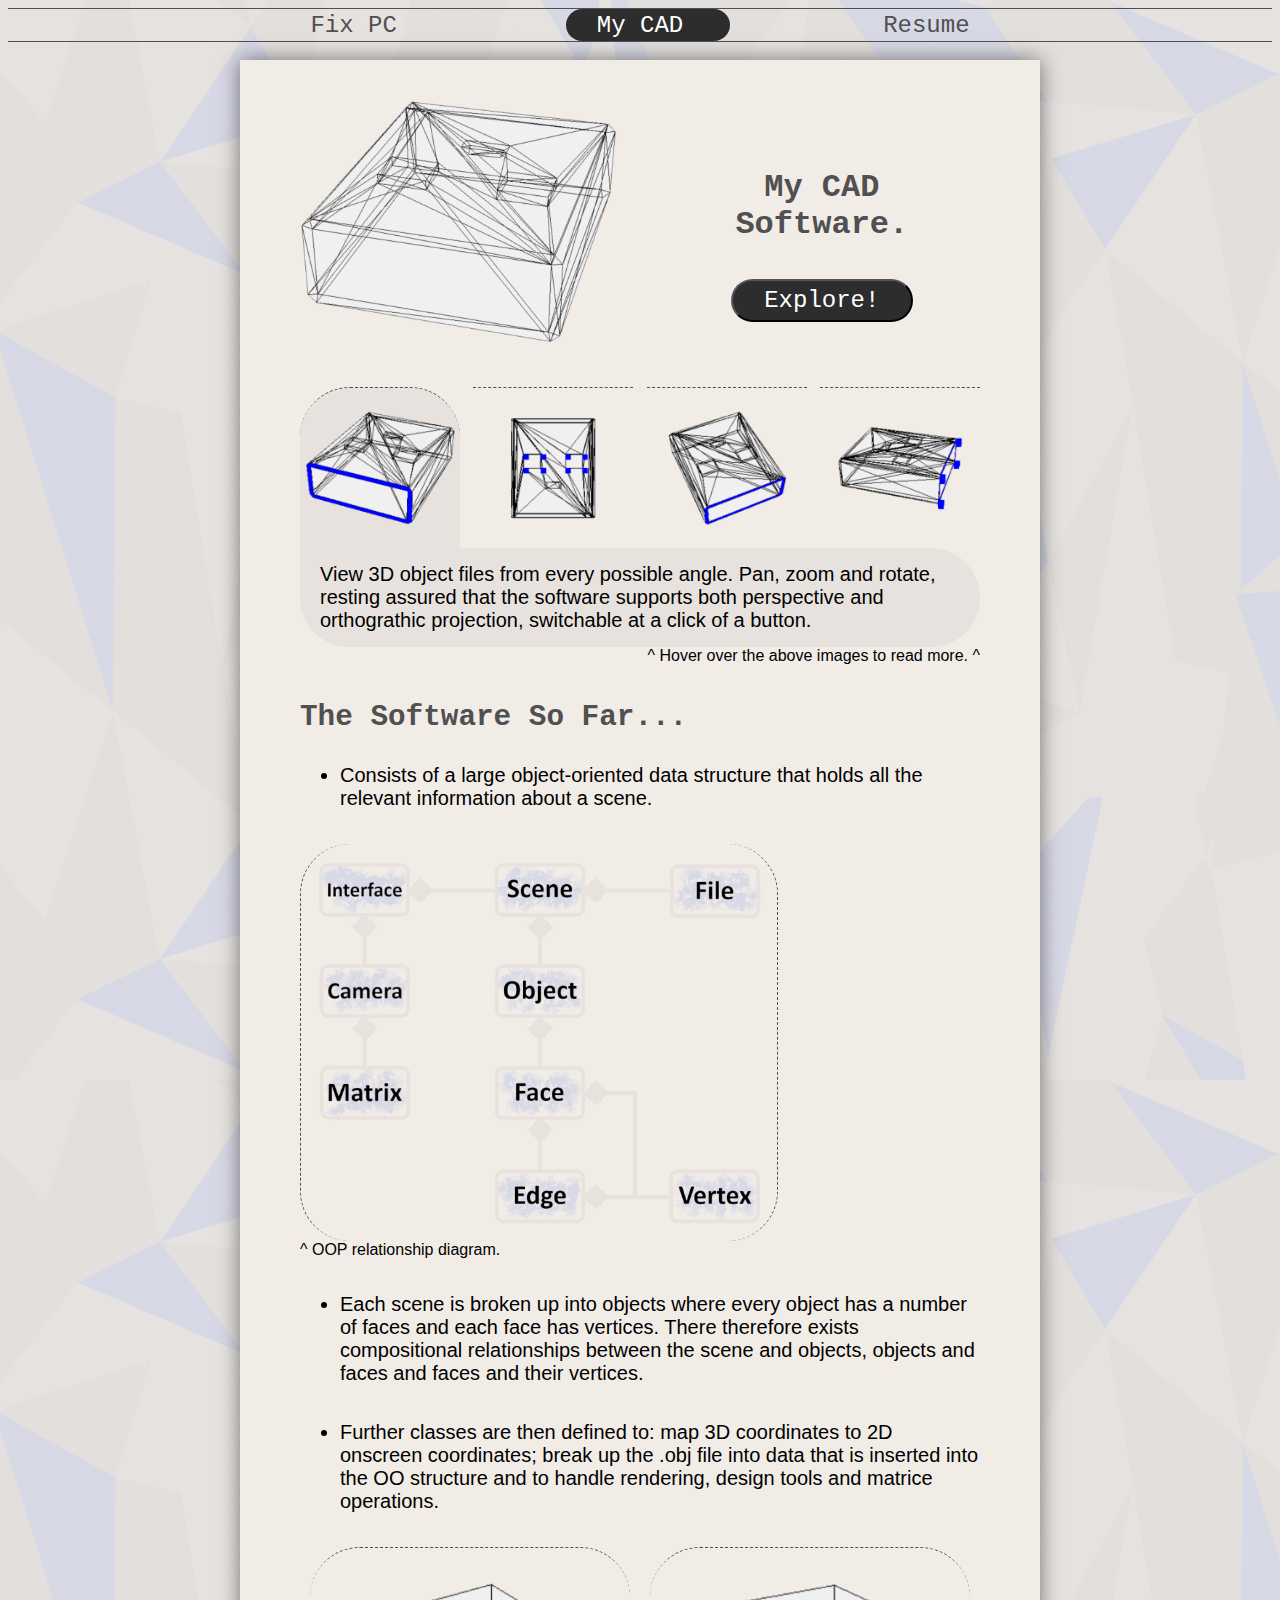
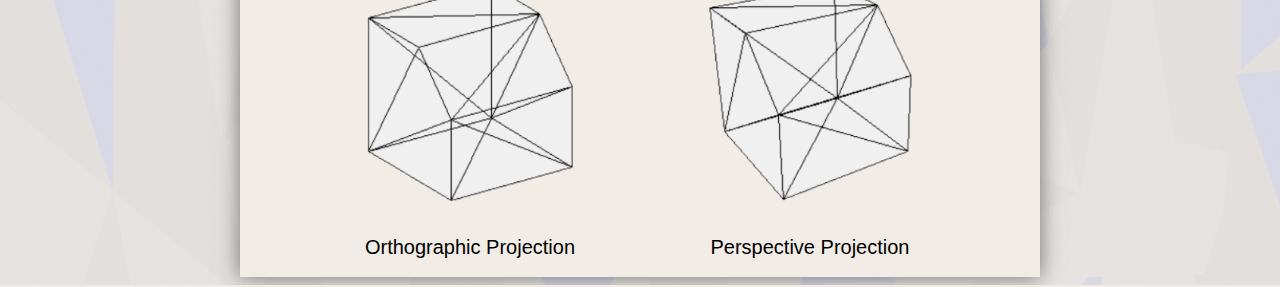
==== Cad.html @ bd3cad5c "Add files via upload" ====
<html>
<head>
    
    <title>Project Demo Website</title>
    <LINK REL='stylesheet' TYPE='text/css' HREF='Cad.css'>
	<!--<script type="text/javascript" src="myJavascript.js"></script>-->

</head>
<body>

    <div class="header" onmouseout="headerCycle(-1, 1)">
        <!--below are links to multiple html documents I have written-->

        <div></div>
        <a style="text-decoration: none" href="index.html"><div class="header-text" onmouseover="headerCycle(0, 1)">Fix PC</div></a>
        <a style="text-decoration: none" href="Cad.html"><div class="header-text" onmouseover="headerCycle(1, 1)">My CAD</div></a>
        <a style="text-decoration: none" href="Cad.html"><div class="header-text" onmouseover="headerCycle(2, 1)">Resume</div></a>
        <div></div>
        <span class="bar" id="bar"></span>
    </div>
    <br>

    <div class="page">

        <div class="grid">

            <div class="margin"></div>
            <div class="item2"><img class="image" src="CadAssets/USB.png" alt="USB"></div>
            <div class="item2"><div style="margin-top: 20%; text-align: center;"><div class="title">My CAD Software.</div><button>Explore!</button></div></div>
            <div class="margin"></div>

        </div>

        <div class="grid">

            <div class="margin"></div>
            <img class="item3" style="background-color: #50505010; border-top-left-radius: 50px; border-top-right-radius: 50px;" data-text="

                 View 3D object files from every possible angle. Pan, zoom and rotate, resting assured that the software supports
                 both perspective and orthograthic projection, switchable at a click of a button.
                 
                 " design="border-top-left-radius: none; border-top-right-radius: 50px;" src="CadAssets/USB1.png" alt="USB">
            <img class="item3" data-text="

                 Produce complete 2D views. Select, add and remove individual vertices with few taps of the mouse.

                 " design="border-top-left-radius: 50px; border-top-right-radius: 50px;" src="CadAssets/USB4.png" alt="USB">
            <img class="item3" data-text="

                 Compatible with other CAD software applications, as supports both reading and writing to the .obj file format. This
                 enables seamless collaboration with the user�s current software, allowing for the transfer of files and even the
                 ability to work alongside their chosen software to make the changes to their models that they could previously not.

                 " design="border-top-left-radius: 50px; border-top-right-radius: 50px;" src="CadAssets/USB2.png" alt="USB">
            <img class="item3" data-text="

                 Plans stand currently to add additional design tools to the software; to provide improved rendering of objects and
                 physics simulations to really take advantage of the 3D graphics environment. The project is that of a set of hard-coded
                 libraries, allowing for the potential to be released as an executable application or be exported as a set of
                 libraries that the user can then interface with at a more code-based level to create custom design tools and a better
                 tailored experience to each individual.

                 " design="border-top-left-radius: 50px; border-top-right-radius: none;" src="CadAssets/USB3.png" alt="USB">
            <div class="margin"></div>

        </div>

        <div class="grid">

            <div class="margin"></div>
            <div class="inner">
                <div style="border-top-right-radius: 50px" class="description">
                    View 3D object files from every possible angle. Pan, zoom and rotate, resting assured that the software supports
                    both perspective and orthograthic projection, switchable at a click of a button.
                </div>
            </div>
            <div class="margin"></div>

        </div>

        <div class="grid">

            <div class="margin"></div>
            <div class="inner">
                <div class="right-text">^ Hover over the above images to read more. ^</div>
                <br>
                <br>
                <div class="title2">The Software So Far...</div>
                <ul>
                    <li class="regular-text">
                        Consists of a large object-oriented data structure that holds all the relevant information about a scene.
                    </li>
                </ul>
                <br><img class="diagram" src="CadAssets/Diagram.png" alt="Object Oriented Classes">
                <div>^ OOP relationship diagram.</div>
                <ul>
                    <br>
                    <li class="regular-text">
                        Each scene is broken up into objects where every object has a number of faces and each face has vertices. There
                        therefore exists compositional relationships between the scene and objects, objects and faces and faces and their
                        vertices.
                    </li>
                    <br>
                    <br>

                    <li class="regular-text">
                        Further classes are then defined to: map 3D coordinates to 2D onscreen coordinates; break up the .obj file into
                        data that is inserted into the OO structure and to handle rendering, design tools and matrice operations.
                    </li>
                </ul>
            </div>
            <div class="margin"></div>

        </div>

        <br>

        <div class="grid">

            <div class="margin"></div>
            <div class="diagram2"><img class="image" src="CadAssets/Orthographic.png" alt="Orthographic Projection">Orthographic Projection</div>
            <div class="diagram2"><img class="image" src="CadAssets/Perspective.png" alt="Perspective Projection">Perspective Projection</div>
            <div class="margin"></div>

        </div>
        <br>

        <script src="MainJavascript.js"></script>
        <script>headerStart(1);</script>

    </div>

</body>
</html>
---- Cad.css ----
﻿body {
    background-image: url('CadAssets/LowPoly.png');
    background-color: #f2ece7;
    font-family: calibri, arial, verdana, serif;
    font-weight: normal;
    font-size: 12pt;
    overflow-x: hidden;
}

.header {
    border-top: 1px solid #505050;
    border-bottom: 1px solid #505050;
    padding: 0.2%;
    display: flex;
    justify-content: space-around;
    align-items: center;
    position: relative;
}

.header-text {
    border: none;
    background: none;
    margin: auto;
    color: #505050;
    font-size: 18pt;
    font-family: 'Calibri Light', monospace;
}

.bar {
    height: 100%;
    width: 13%;
    background-color: #2D2D2D;
    border-radius: 20px;
    transition: transform 0.3s;
    position: absolute;
    z-index: -1;
}

/*start*/

.page {
    margin: auto;
    max-width: 800px;
    background-color: #f2ece7;
    box-shadow: 0 0 20px rgba(0, 0, 0, 0.5);
}

/*old*/

.grid {
    display: flex;
    justify-content: space-around;
    /*border-style: dotted;*/
}

.margin {
    width: 5%;
    /*border-style: dotted;*/
}

.inner {
    width: 85%;
}

.item2 {
    width: 50%;
    /*border-style: dotted;*/
}

.item3 {
    width: 20%;
    border-top: 1px dashed #505050;    
}

.item4 {
    width: 9%;
    /*border-style: dotted;*/
}

.image {
    display: block;
    margin-left: auto;
    margin-right: auto;
    width: 90%;
}

button {
    background-color: #2D2D2D;
    border-radius: 50px;
    text-align: center;
    margin: auto;
    width: 50%;
    height: 13%;
    color: white;
    font-size: 18pt;
    font-family: 'Calibri Light', monospace;
}

    button:hover {
        background-color: #0000ff;
    }

.title {
    color: #505050;
    font-size: 24pt;
    font-weight: bold;
    font-family: 'Calibri Light', monospace;
    padding: 10%;
}

.title2 {
    color: #505050;
    font-size: 22pt;
    font-weight: bold;
    font-family: 'Calibri Light', monospace;
    padding-bottom: 2%
}

.description {
    padding: 15px;
    padding-left: 20px;
    padding-right: 20px;
    font-size: 20px;
    margin: auto;
    background-color: #50505010;
    border-bottom-left-radius: 50px;
    border-bottom-right-radius: 50px;
}

.regular-text {
    font-size: 20px;
}

.diagram {
    width: 70%;
    border-left: 1px dashed #505050;
    border-right: 1px dashed #505050;
    border-radius: 50px;
}

.right-text {
    text-align: right;
}

.diagram2 {
    width: 40%;
    border-top: 1px dashed #505050;
    border-radius: 50px;
    text-align: center;
    font-size: 20px;
}
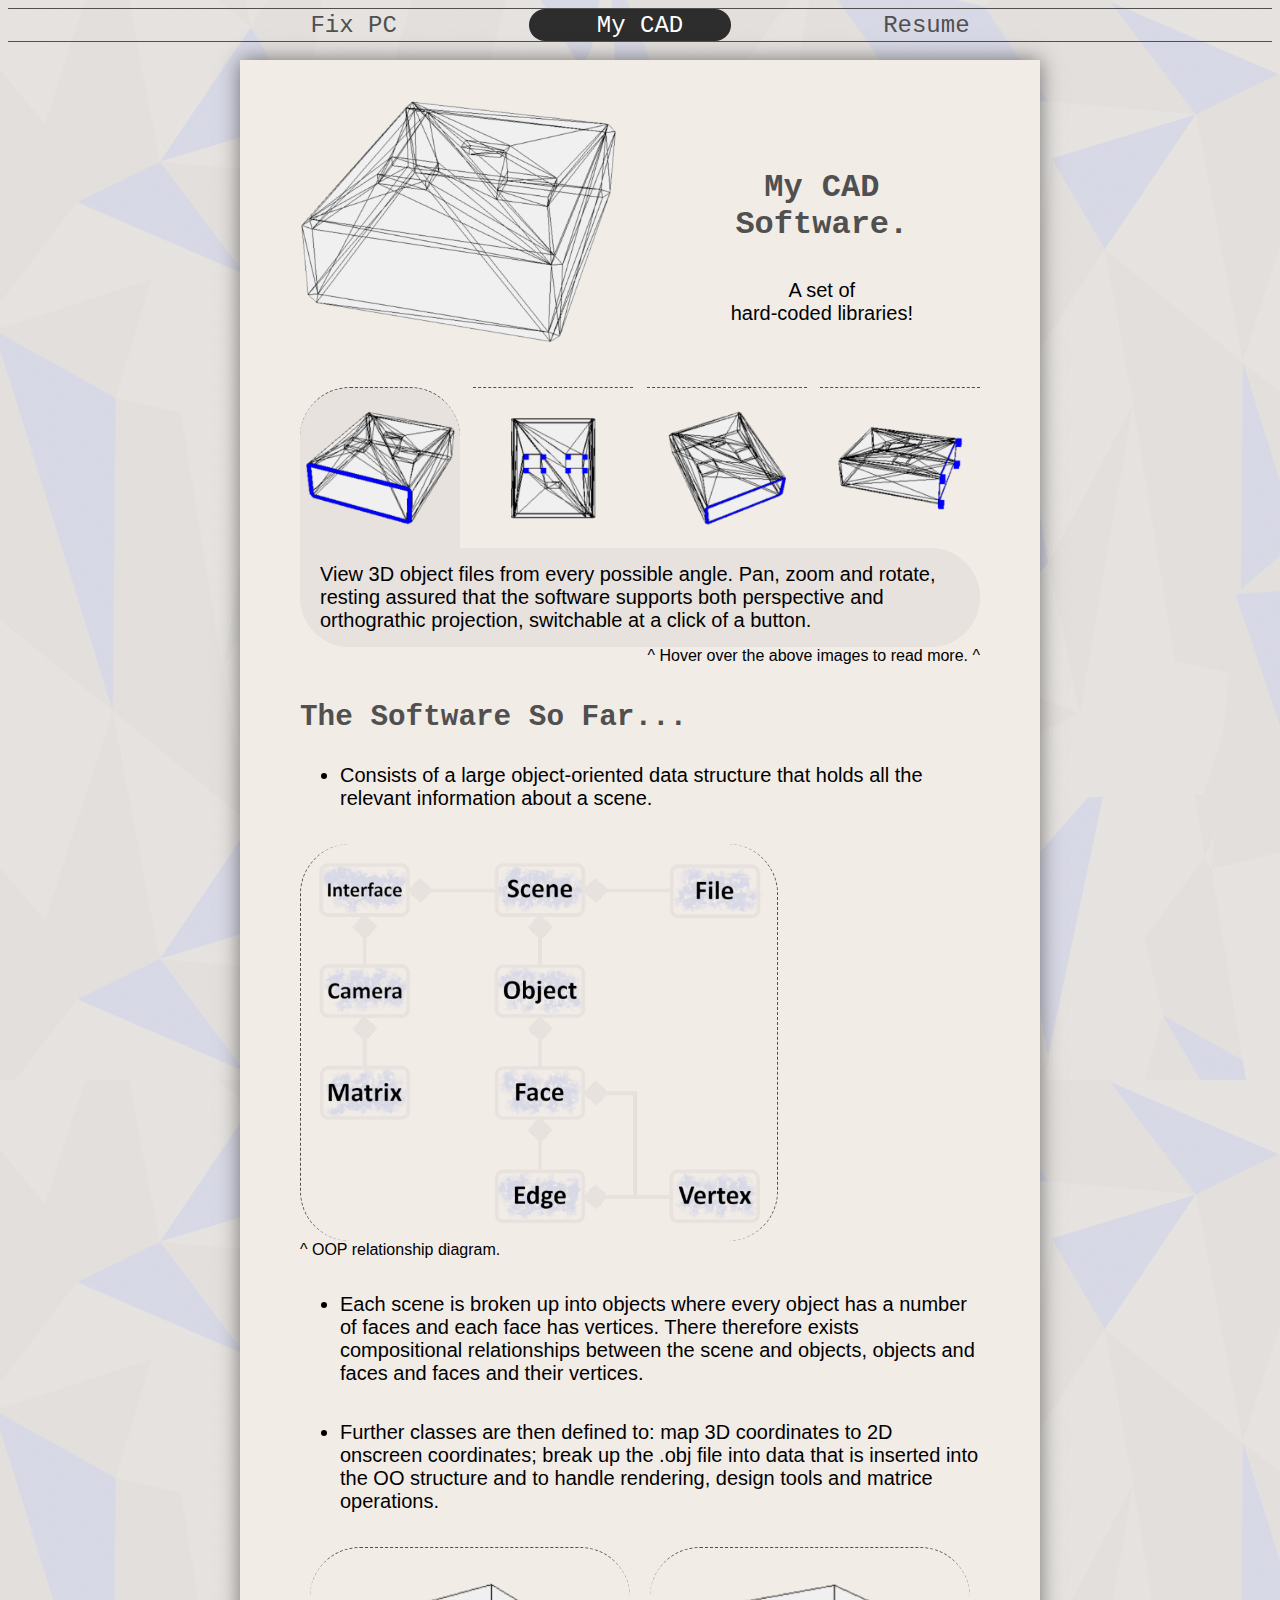
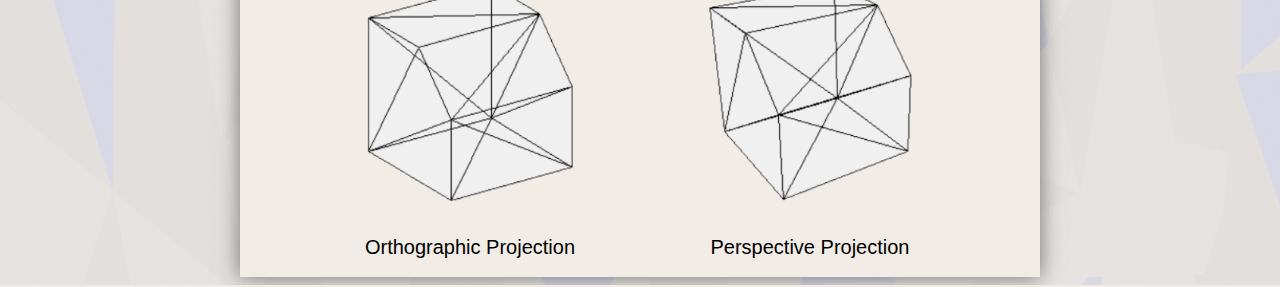
==== commit 08c8f0d1: "Add files via upload" ====
--- a/Cad.html
+++ b/Cad.html
@@ -14,7 +14,7 @@
         <div></div>
         <a style="text-decoration: none" href="index.html"><div class="header-text" onmouseover="headerCycle(0, 1)">Fix PC</div></a>
         <a style="text-decoration: none" href="Cad.html"><div class="header-text" onmouseover="headerCycle(1, 1)">My CAD</div></a>
-        <a style="text-decoration: none" href="Cad.html"><div class="header-text" onmouseover="headerCycle(2, 1)">Resume</div></a>
+        <a style="text-decoration: none" href="Resume.html"><div class="header-text" onmouseover="headerCycle(2, 1)">Resume</div></a>
         <div></div>
         <span class="bar" id="bar"></span>
     </div>
@@ -26,7 +26,7 @@
 
             <div class="margin"></div>
             <div class="item2"><img class="image" src="CadAssets/USB.png" alt="USB"></div>
-            <div class="item2"><div style="margin-top: 20%; text-align: center;"><div class="title">My CAD Software.</div><button>Explore!</button></div></div>
+            <div class="item2"><div style="margin-top: 20%; text-align: center;"><div class="title">My CAD Software.</div><div class="regular-text">A set of<br>hard-coded libraries!</div></div></div>
             <div class="margin"></div>
 
         </div>
@@ -48,7 +48,7 @@
             <img class="item3" data-text="
 
                  Compatible with other CAD software applications, as supports both reading and writing to the .obj file format. This
-                 enables seamless collaboration with the user�s current software, allowing for the transfer of files and even the
+                 enables seamless collaboration with the users current software, allowing for the transfer of files and even the
                  ability to work alongside their chosen software to make the changes to their models that they could previously not.
 
                  " design="border-top-left-radius: 50px; border-top-right-radius: 50px;" src="CadAssets/USB2.png" alt="USB">
--- a/Cad.css
+++ b/Cad.css
@@ -28,7 +28,7 @@
 
 .bar {
     height: 100%;
-    width: 13%;
+    width: 16%;
     background-color: #2D2D2D;
     border-radius: 20px;
     transition: transform 0.3s;
